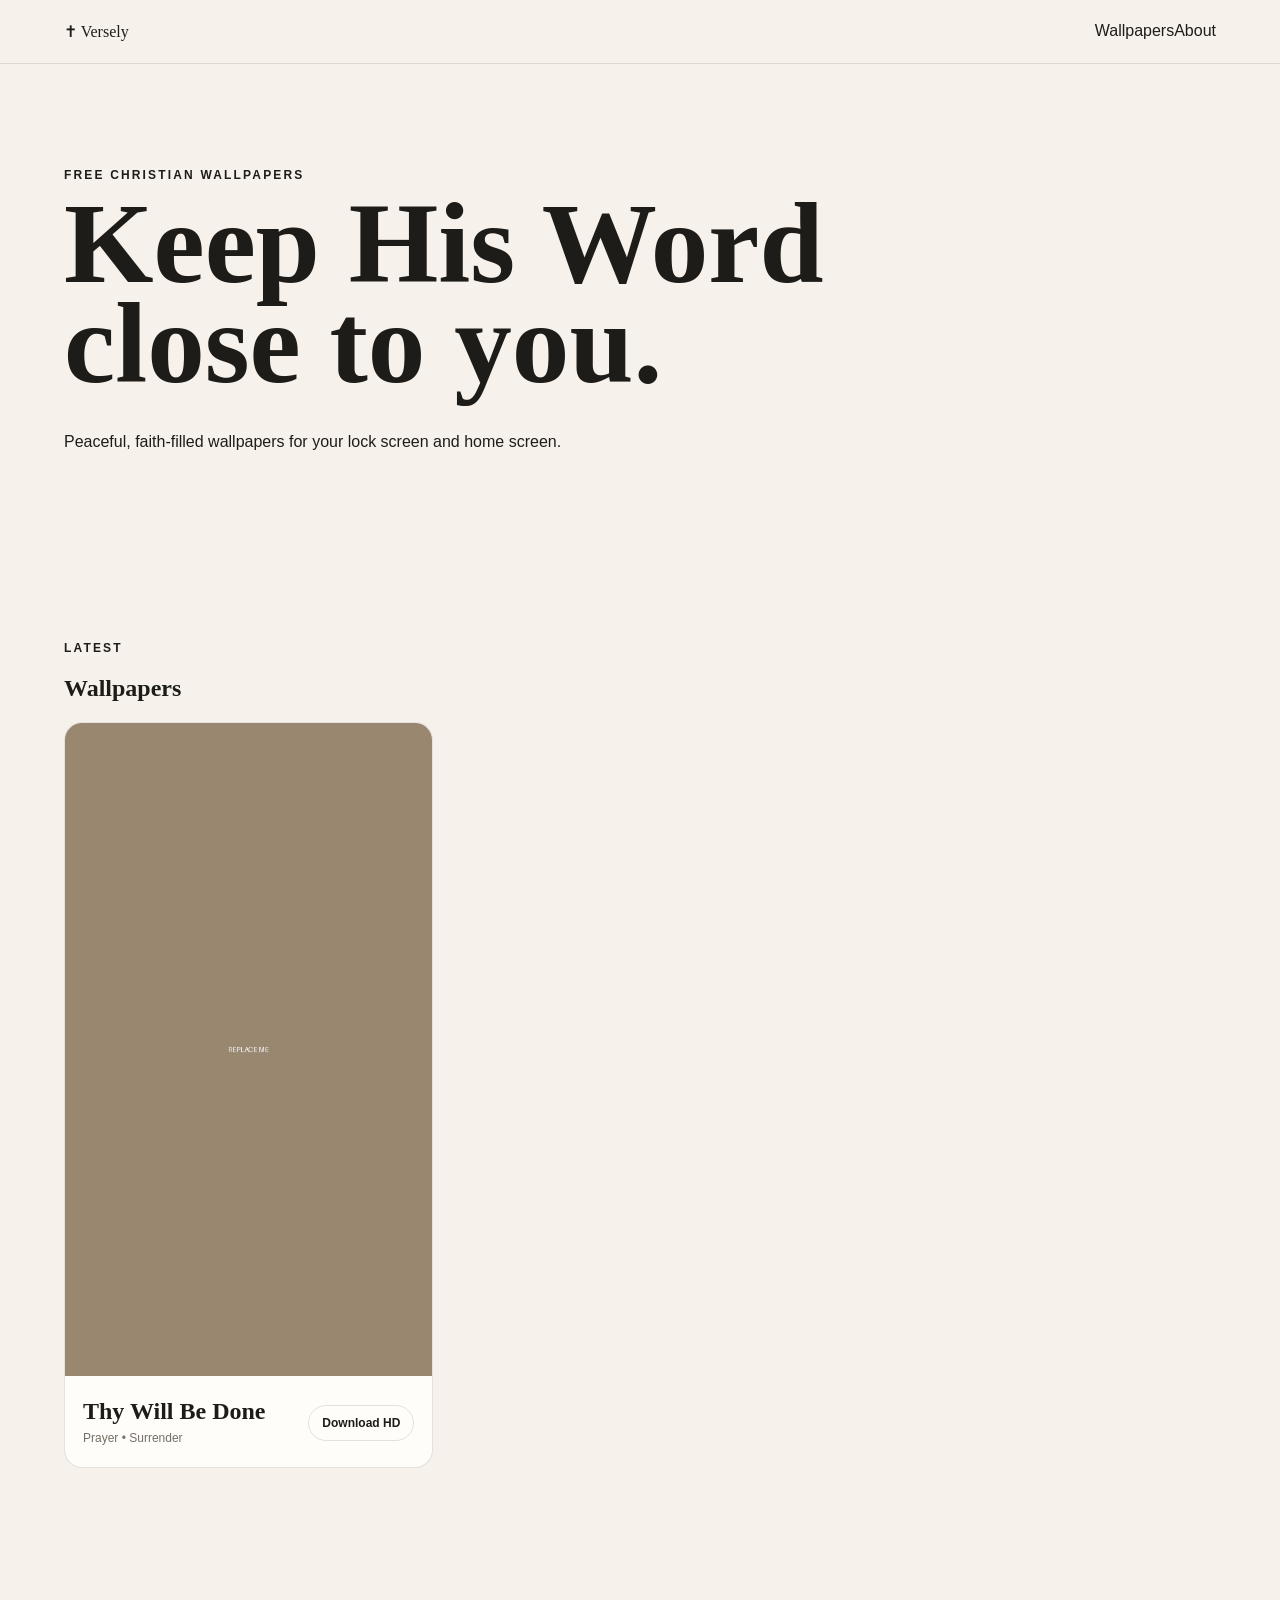
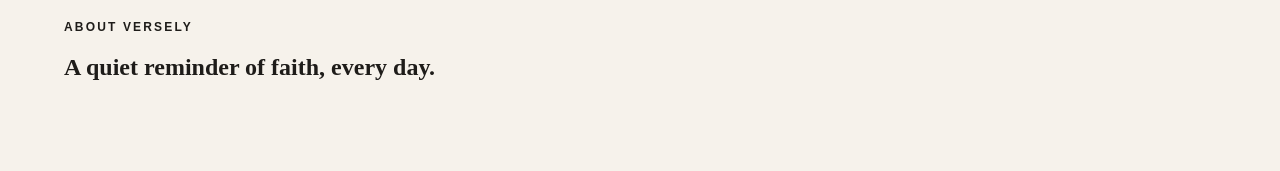
==== index.html @ 8daa63c4 "Add files via upload Initial Versely website" ====
<!doctype html>
<html lang="en">
<head>
  <meta charset="utf-8">
  <meta name="viewport" content="width=device-width, initial-scale=1">
  <title>Versely Wallpapers</title>
  <link rel="stylesheet" href="styles.css">
</head>
<body>
  <header class="site-header">
    <a class="brand" href="#">✝ Versely</a>
    <nav><a href="#wallpapers">Wallpapers</a><a href="#about">About</a></nav>
  </header>

  <main>
    <section class="hero">
      <p class="eyebrow">FREE CHRISTIAN WALLPAPERS</p>
      <h1>Keep His Word<br>close to you.</h1>
      <p>Peaceful, faith-filled wallpapers for your lock screen and home screen.</p>
    </section>

    <section id="wallpapers" class="wallpaper-section">
      <div class="section-heading">
        <div><p class="eyebrow">LATEST</p><h2>Wallpapers</h2></div>
      </div>
      <div id="wallpaper-grid" class="wallpaper-grid"></div>
    </section>

    <section id="about" class="about">
      <p class="eyebrow">ABOUT VERSELY</p>
      <h2>A quiet reminder of faith, every day.</h2>
    </section>
  </main>

  <dialog id="preview-dialog">
    <button id="close-preview">×</button>
    <img id="preview-image" alt="Wallpaper preview">
  </dialog>

  <script src="script.js"></script>
</body>
</html>
---- styles.css ----
:root{--bg:#f6f2eb;--card:#fffdf9;--text:#1e1c19;--muted:#756f67;--line:rgba(30,28,25,.12)}
*{box-sizing:border-box}body{margin:0;background:var(--bg);color:var(--text);font-family:Arial,sans-serif}
a{color:inherit;text-decoration:none}.site-header{padding:22px 5vw;display:flex;justify-content:space-between;border-bottom:1px solid var(--line)}
.brand,h1,h2,h3{font-family:Georgia,serif}.hero,.wallpaper-section,.about{padding:70px 5vw;max-width:1400px;margin:auto}
.hero{min-height:55vh;display:flex;flex-direction:column;justify-content:center}.eyebrow{font-size:12px;letter-spacing:.18em;font-weight:700}
h1{font-size:clamp(58px,9vw,118px);line-height:.86;margin:0 0 24px}.wallpaper-grid{display:grid;grid-template-columns:repeat(3,1fr);gap:22px}
.wallpaper-card{background:var(--card);border:1px solid var(--line);border-radius:18px;overflow:hidden}.image-button{padding:0;border:0;background:none;width:100%;cursor:zoom-in}
.wallpaper-image{width:100%;aspect-ratio:9/16;object-fit:cover;display:block}.card-body{padding:18px;display:flex;justify-content:space-between;gap:16px;align-items:center}
.card-body h3{margin:0 0 6px;font-size:24px}.category,.credit{margin:4px 0;color:var(--muted);font-size:12px}.credit a{text-decoration:underline}
.download-button{border:1px solid var(--line);padding:10px 13px;border-radius:999px;font-size:12px;font-weight:700}
dialog{border:0;padding:0;max-width:min(92vw,520px);background:#111}dialog::backdrop{background:rgba(0,0,0,.8)}dialog img{width:100%;display:block}
#close-preview{position:absolute;right:10px;top:10px;border:0;border-radius:50%;width:40px;height:40px;background:rgba(0,0,0,.5);color:#fff;font-size:26px}
@media(max-width:900px){.wallpaper-grid{grid-template-columns:1fr 1fr}}@media(max-width:620px){.wallpaper-grid{grid-template-columns:1fr}}
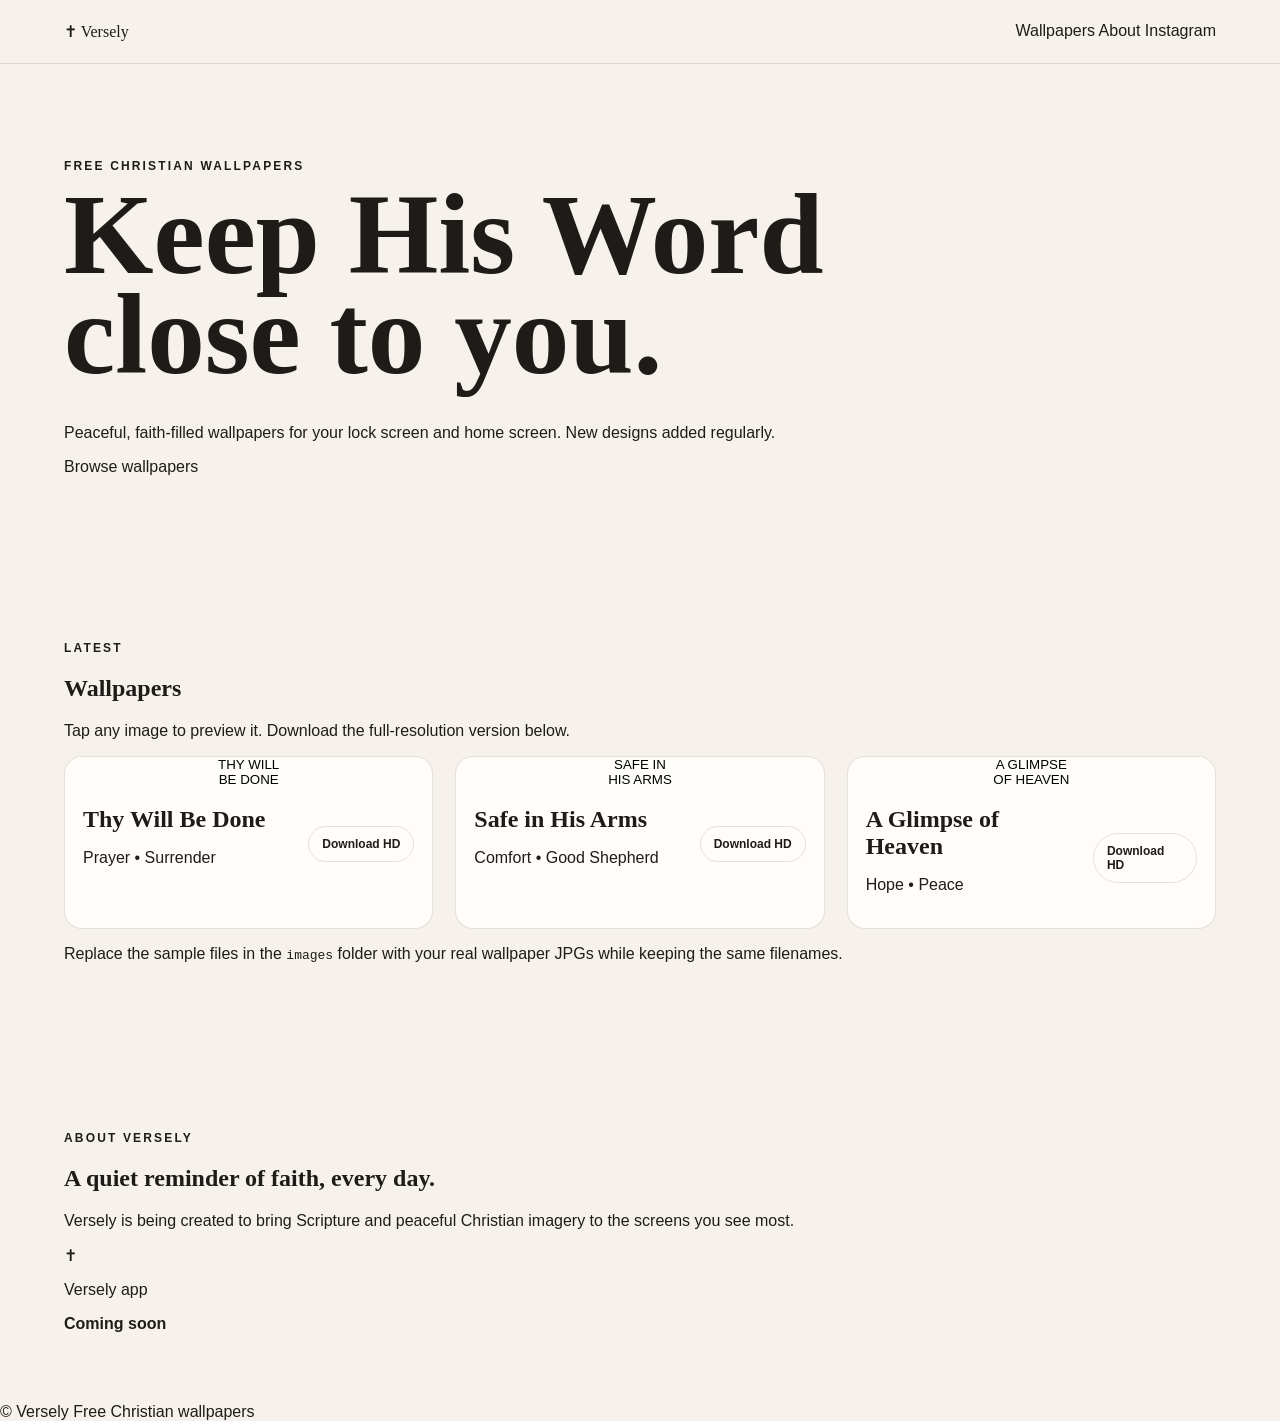
==== commit 83db624f: "Enhance index.html with meta tags and navigation" ====
--- a/index.html
+++ b/index.html
@@ -1,40 +1,127 @@
 <!doctype html>
 <html lang="en">
 <head>
-  <meta charset="utf-8">
-  <meta name="viewport" content="width=device-width, initial-scale=1">
+  <meta charset="utf-8" />
+  <meta name="viewport" content="width=device-width, initial-scale=1" />
+  <meta name="description" content="Free high-resolution Christian wallpapers by Versely." />
   <title>Versely Wallpapers</title>
-  <link rel="stylesheet" href="styles.css">
+  <link rel="preconnect" href="https://fonts.googleapis.com">
+  <link rel="preconnect" href="https://fonts.gstatic.com" crossorigin>
+  <link href="https://fonts.googleapis.com/css2?family=Cormorant+Garamond:wght@500;600&family=Inter:wght@400;500;600&display=swap" rel="stylesheet">
+  <link rel="stylesheet" href="styles.css" />
 </head>
 <body>
   <header class="site-header">
-    <a class="brand" href="#">✝ Versely</a>
-    <nav><a href="#wallpapers">Wallpapers</a><a href="#about">About</a></nav>
+    <a class="brand" href="#" aria-label="Versely home">
+      <span class="cross">✝</span>
+      <span>Versely</span>
+    </a>
+
+    <nav>
+      <a href="#wallpapers">Wallpapers</a>
+      <a href="#about">About</a>
+      <a href="https://www.instagram.com/wallpapersofjesusx" target="_blank" rel="noopener">Instagram</a>
+    </nav>
   </header>
 
   <main>
     <section class="hero">
       <p class="eyebrow">FREE CHRISTIAN WALLPAPERS</p>
       <h1>Keep His Word<br>close to you.</h1>
-      <p>Peaceful, faith-filled wallpapers for your lock screen and home screen.</p>
+      <p class="hero-copy">
+        Peaceful, faith-filled wallpapers for your lock screen and home screen.
+        New designs added regularly.
+      </p>
+      <a class="primary-button" href="#wallpapers">Browse wallpapers</a>
     </section>
 
     <section id="wallpapers" class="wallpaper-section">
       <div class="section-heading">
-        <div><p class="eyebrow">LATEST</p><h2>Wallpapers</h2></div>
+        <div>
+          <p class="eyebrow">LATEST</p>
+          <h2>Wallpapers</h2>
+        </div>
+        <p class="section-note">Tap any image to preview it. Download the full-resolution version below.</p>
       </div>
-      <div id="wallpaper-grid" class="wallpaper-grid"></div>
+
+      <div class="wallpaper-grid">
+        <article class="wallpaper-card">
+          <button class="image-button" data-full="images/wallpaper-01.jpg" aria-label="Preview Thy Will Be Done wallpaper">
+            <div class="placeholder warm">
+              <span>THY WILL<br>BE DONE</span>
+            </div>
+          </button>
+          <div class="card-body">
+            <div>
+              <h3>Thy Will Be Done</h3>
+              <p>Prayer • Surrender</p>
+            </div>
+            <a class="download-button" href="images/wallpaper-01.jpg" download>Download HD</a>
+          </div>
+        </article>
+
+        <article class="wallpaper-card">
+          <button class="image-button" data-full="images/wallpaper-02.jpg" aria-label="Preview Safe in His Arms wallpaper">
+            <div class="placeholder soft">
+              <span>SAFE IN<br>HIS ARMS</span>
+            </div>
+          </button>
+          <div class="card-body">
+            <div>
+              <h3>Safe in His Arms</h3>
+              <p>Comfort • Good Shepherd</p>
+            </div>
+            <a class="download-button" href="images/wallpaper-02.jpg" download>Download HD</a>
+          </div>
+        </article>
+
+        <article class="wallpaper-card">
+          <button class="image-button" data-full="images/wallpaper-03.jpg" aria-label="Preview A Glimpse of Heaven wallpaper">
+            <div class="placeholder sky">
+              <span>A GLIMPSE<br>OF HEAVEN</span>
+            </div>
+          </button>
+          <div class="card-body">
+            <div>
+              <h3>A Glimpse of Heaven</h3>
+              <p>Hope • Peace</p>
+            </div>
+            <a class="download-button" href="images/wallpaper-03.jpg" download>Download HD</a>
+          </div>
+        </article>
+      </div>
+
+      <p class="tiny-note">
+        Replace the sample files in the <code>images</code> folder with your real wallpaper JPGs while keeping the same filenames.
+      </p>
     </section>
 
     <section id="about" class="about">
-      <p class="eyebrow">ABOUT VERSELY</p>
-      <h2>A quiet reminder of faith, every day.</h2>
+      <div class="about-copy">
+        <p class="eyebrow">ABOUT VERSELY</p>
+        <h2>A quiet reminder of faith, every day.</h2>
+        <p>
+          Versely is being created to bring Scripture and peaceful Christian imagery
+          to the screens you see most.
+        </p>
+      </div>
+
+      <div class="coming-soon">
+        <span class="cross large">✝</span>
+        <p>Versely app</p>
+        <strong>Coming soon</strong>
+      </div>
     </section>
   </main>
 
+  <footer>
+    <span>© <span id="year"></span> Versely</span>
+    <span>Free Christian wallpapers</span>
+  </footer>
+
   <dialog id="preview-dialog">
-    <button id="close-preview">×</button>
-    <img id="preview-image" alt="Wallpaper preview">
+    <button id="close-preview" aria-label="Close preview">×</button>
+    <img id="preview-image" alt="Wallpaper preview" />
   </dialog>
 
   <script src="script.js"></script>
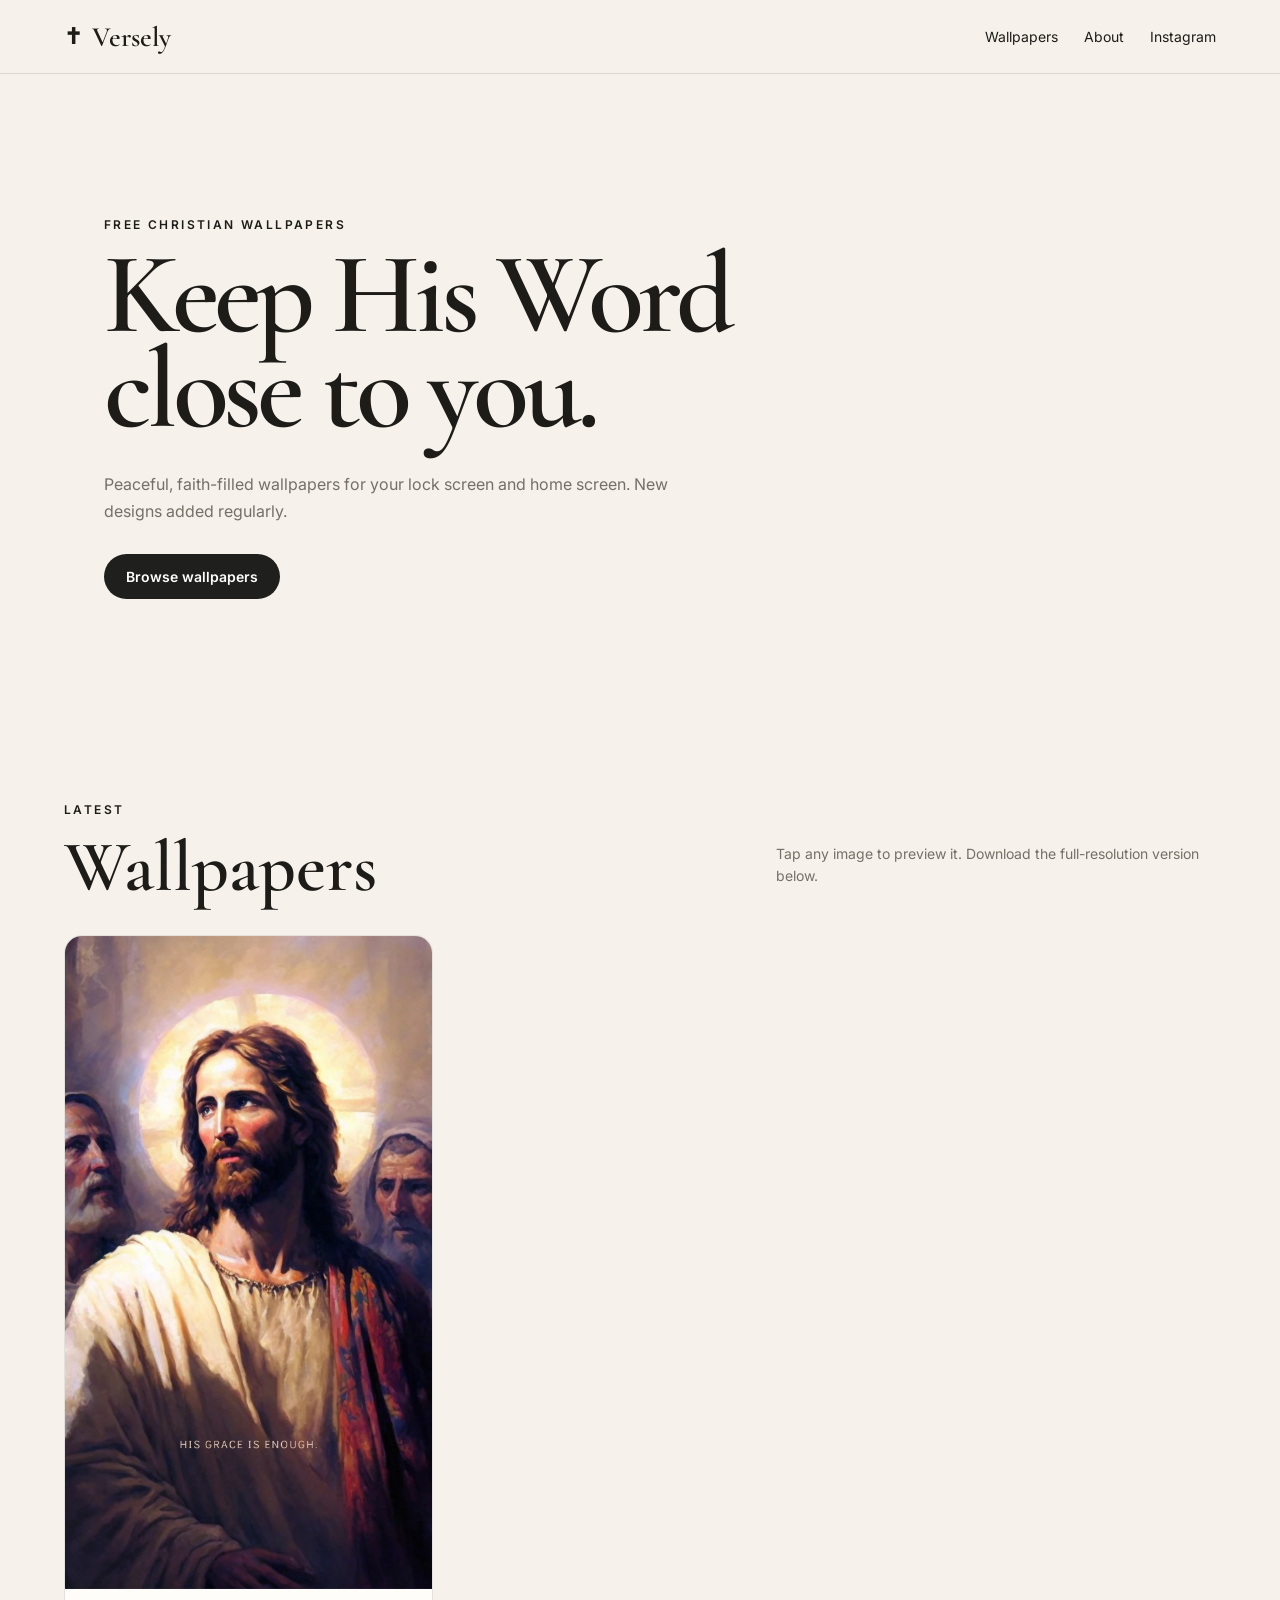
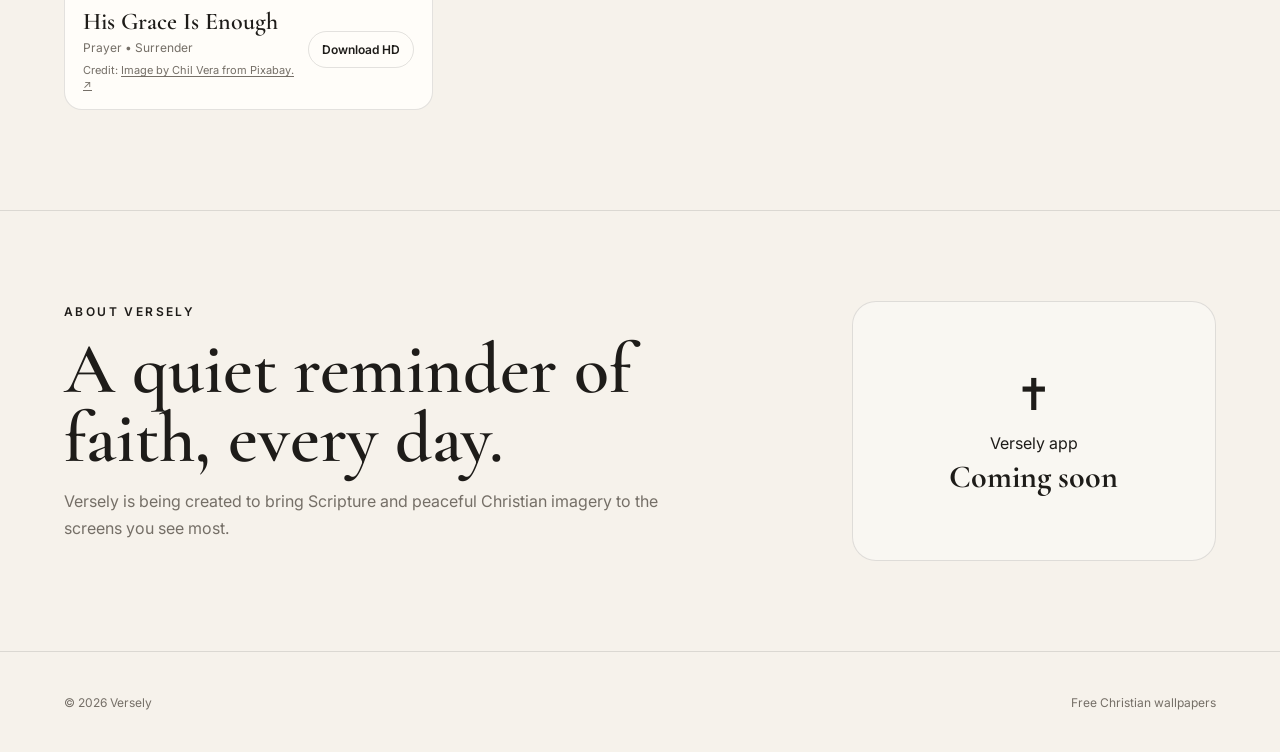
==== commit 78d90360: "Update index.html" ====
--- a/index.html
+++ b/index.html
@@ -1,129 +1,25 @@
 <!doctype html>
 <html lang="en">
 <head>
-  <meta charset="utf-8" />
-  <meta name="viewport" content="width=device-width, initial-scale=1" />
-  <meta name="description" content="Free high-resolution Christian wallpapers by Versely." />
-  <title>Versely Wallpapers</title>
-  <link rel="preconnect" href="https://fonts.googleapis.com">
-  <link rel="preconnect" href="https://fonts.gstatic.com" crossorigin>
-  <link href="https://fonts.googleapis.com/css2?family=Cormorant+Garamond:wght@500;600&family=Inter:wght@400;500;600&display=swap" rel="stylesheet">
-  <link rel="stylesheet" href="styles.css" />
+<meta charset="utf-8"><meta name="viewport" content="width=device-width, initial-scale=1">
+<meta name="description" content="Free high-resolution Christian wallpapers by Versely.">
+<title>Versely Wallpapers</title>
+<link rel="preconnect" href="https://fonts.googleapis.com">
+<link rel="preconnect" href="https://fonts.gstatic.com" crossorigin>
+<link href="https://fonts.googleapis.com/css2?family=Cormorant+Garamond:wght@500;600&family=Inter:wght@400;500;600&display=swap" rel="stylesheet">
+<link rel="stylesheet" href="styles.css">
 </head>
 <body>
-  <header class="site-header">
-    <a class="brand" href="#" aria-label="Versely home">
-      <span class="cross">✝</span>
-      <span>Versely</span>
-    </a>
-
-    <nav>
-      <a href="#wallpapers">Wallpapers</a>
-      <a href="#about">About</a>
-      <a href="https://www.instagram.com/wallpapersofjesusx" target="_blank" rel="noopener">Instagram</a>
-    </nav>
-  </header>
-
-  <main>
-    <section class="hero">
-      <p class="eyebrow">FREE CHRISTIAN WALLPAPERS</p>
-      <h1>Keep His Word<br>close to you.</h1>
-      <p class="hero-copy">
-        Peaceful, faith-filled wallpapers for your lock screen and home screen.
-        New designs added regularly.
-      </p>
-      <a class="primary-button" href="#wallpapers">Browse wallpapers</a>
-    </section>
-
-    <section id="wallpapers" class="wallpaper-section">
-      <div class="section-heading">
-        <div>
-          <p class="eyebrow">LATEST</p>
-          <h2>Wallpapers</h2>
-        </div>
-        <p class="section-note">Tap any image to preview it. Download the full-resolution version below.</p>
-      </div>
-
-      <div class="wallpaper-grid">
-        <article class="wallpaper-card">
-          <button class="image-button" data-full="images/wallpaper-01.jpg" aria-label="Preview Thy Will Be Done wallpaper">
-            <div class="placeholder warm">
-              <span>THY WILL<br>BE DONE</span>
-            </div>
-          </button>
-          <div class="card-body">
-            <div>
-              <h3>Thy Will Be Done</h3>
-              <p>Prayer • Surrender</p>
-            </div>
-            <a class="download-button" href="images/wallpaper-01.jpg" download>Download HD</a>
-          </div>
-        </article>
-
-        <article class="wallpaper-card">
-          <button class="image-button" data-full="images/wallpaper-02.jpg" aria-label="Preview Safe in His Arms wallpaper">
-            <div class="placeholder soft">
-              <span>SAFE IN<br>HIS ARMS</span>
-            </div>
-          </button>
-          <div class="card-body">
-            <div>
-              <h3>Safe in His Arms</h3>
-              <p>Comfort • Good Shepherd</p>
-            </div>
-            <a class="download-button" href="images/wallpaper-02.jpg" download>Download HD</a>
-          </div>
-        </article>
-
-        <article class="wallpaper-card">
-          <button class="image-button" data-full="images/wallpaper-03.jpg" aria-label="Preview A Glimpse of Heaven wallpaper">
-            <div class="placeholder sky">
-              <span>A GLIMPSE<br>OF HEAVEN</span>
-            </div>
-          </button>
-          <div class="card-body">
-            <div>
-              <h3>A Glimpse of Heaven</h3>
-              <p>Hope • Peace</p>
-            </div>
-            <a class="download-button" href="images/wallpaper-03.jpg" download>Download HD</a>
-          </div>
-        </article>
-      </div>
-
-      <p class="tiny-note">
-        Replace the sample files in the <code>images</code> folder with your real wallpaper JPGs while keeping the same filenames.
-      </p>
-    </section>
-
-    <section id="about" class="about">
-      <div class="about-copy">
-        <p class="eyebrow">ABOUT VERSELY</p>
-        <h2>A quiet reminder of faith, every day.</h2>
-        <p>
-          Versely is being created to bring Scripture and peaceful Christian imagery
-          to the screens you see most.
-        </p>
-      </div>
-
-      <div class="coming-soon">
-        <span class="cross large">✝</span>
-        <p>Versely app</p>
-        <strong>Coming soon</strong>
-      </div>
-    </section>
-  </main>
-
-  <footer>
-    <span>© <span id="year"></span> Versely</span>
-    <span>Free Christian wallpapers</span>
-  </footer>
-
-  <dialog id="preview-dialog">
-    <button id="close-preview" aria-label="Close preview">×</button>
-    <img id="preview-image" alt="Wallpaper preview" />
-  </dialog>
-
-  <script src="script.js"></script>
-</body>
-</html>
+<header class="site-header">
+<a class="brand" href="#"><span class="cross">✝</span><span>Versely</span></a>
+<nav><a href="#wallpapers">Wallpapers</a><a href="#about">About</a><a href="https://www.instagram.com/wallpapersofjesusx" target="_blank" rel="noopener">Instagram</a></nav>
+</header>
+<main>
+<section class="hero"><p class="eyebrow">FREE CHRISTIAN WALLPAPERS</p><h1>Keep His Word<br>close to you.</h1><p class="hero-copy">Peaceful, faith-filled wallpapers for your lock screen and home screen. New designs added regularly.</p><a class="primary-button" href="#wallpapers">Browse wallpapers</a></section>
+<section id="wallpapers" class="wallpaper-section"><div class="section-heading"><div><p class="eyebrow">LATEST</p><h2>Wallpapers</h2></div><p class="section-note">Tap any image to preview it. Download the full-resolution version below.</p></div><div id="wallpaper-grid" class="wallpaper-grid"></div></section>
+<section id="about" class="about"><div class="about-copy"><p class="eyebrow">ABOUT VERSELY</p><h2>A quiet reminder of faith, every day.</h2><p>Versely is being created to bring Scripture and peaceful Christian imagery to the screens you see most.</p></div><div class="coming-soon"><span class="cross large">✝</span><p>Versely app</p><strong>Coming soon</strong></div></section>
+</main>
+<footer><span>© <span id="year"></span> Versely</span><span>Free Christian wallpapers</span></footer>
+<dialog id="preview-dialog"><button id="close-preview">×</button><img id="preview-image" alt="Wallpaper preview"></dialog>
+<script src="script.js"></script>
+</body></html>
--- a/styles.css
+++ b/styles.css
@@ -1,13 +1,15 @@
-:root{--bg:#f6f2eb;--card:#fffdf9;--text:#1e1c19;--muted:#756f67;--line:rgba(30,28,25,.12)}
-*{box-sizing:border-box}body{margin:0;background:var(--bg);color:var(--text);font-family:Arial,sans-serif}
-a{color:inherit;text-decoration:none}.site-header{padding:22px 5vw;display:flex;justify-content:space-between;border-bottom:1px solid var(--line)}
-.brand,h1,h2,h3{font-family:Georgia,serif}.hero,.wallpaper-section,.about{padding:70px 5vw;max-width:1400px;margin:auto}
-.hero{min-height:55vh;display:flex;flex-direction:column;justify-content:center}.eyebrow{font-size:12px;letter-spacing:.18em;font-weight:700}
-h1{font-size:clamp(58px,9vw,118px);line-height:.86;margin:0 0 24px}.wallpaper-grid{display:grid;grid-template-columns:repeat(3,1fr);gap:22px}
-.wallpaper-card{background:var(--card);border:1px solid var(--line);border-radius:18px;overflow:hidden}.image-button{padding:0;border:0;background:none;width:100%;cursor:zoom-in}
-.wallpaper-image{width:100%;aspect-ratio:9/16;object-fit:cover;display:block}.card-body{padding:18px;display:flex;justify-content:space-between;gap:16px;align-items:center}
-.card-body h3{margin:0 0 6px;font-size:24px}.category,.credit{margin:4px 0;color:var(--muted);font-size:12px}.credit a{text-decoration:underline}
-.download-button{border:1px solid var(--line);padding:10px 13px;border-radius:999px;font-size:12px;font-weight:700}
-dialog{border:0;padding:0;max-width:min(92vw,520px);background:#111}dialog::backdrop{background:rgba(0,0,0,.8)}dialog img{width:100%;display:block}
-#close-preview{position:absolute;right:10px;top:10px;border:0;border-radius:50%;width:40px;height:40px;background:rgba(0,0,0,.5);color:#fff;font-size:26px}
-@media(max-width:900px){.wallpaper-grid{grid-template-columns:1fr 1fr}}@media(max-width:620px){.wallpaper-grid{grid-template-columns:1fr}}
+:root{--bg:#f6f2eb;--card:#fffdf9;--text:#1e1c19;--muted:#756f67;--line:rgba(30,28,25,.12);--accent:#1f1f1d}
+*{box-sizing:border-box}html{scroll-behavior:smooth}body{margin:0;background:var(--bg);color:var(--text);font-family:"Inter",system-ui,sans-serif}a{color:inherit;text-decoration:none}
+.site-header{min-height:74px;padding:0 5vw;display:flex;align-items:center;justify-content:space-between;border-bottom:1px solid var(--line);position:sticky;top:0;z-index:10;backdrop-filter:blur(14px);background:rgba(246,242,235,.88)}
+.brand{display:inline-flex;gap:10px;align-items:center;font-family:"Cormorant Garamond",serif;font-size:28px;font-weight:600}.cross{font-size:22px}nav{display:flex;gap:26px;font-size:14px}nav a:hover{opacity:.6}
+.hero{max-width:1200px;min-height:72vh;margin:0 auto;padding:90px 5vw 70px;display:flex;flex-direction:column;justify-content:center}.eyebrow{font-size:12px;letter-spacing:.2em;font-weight:600;margin:0 0 16px}
+h1,h2,h3{font-family:"Cormorant Garamond",serif;font-weight:600}h1{font-size:clamp(64px,9vw,126px);line-height:.82;letter-spacing:-.045em;margin:0}.hero-copy{max-width:570px;line-height:1.7;color:var(--muted);margin:34px 0 28px}
+.primary-button{width:fit-content;background:var(--accent);color:#fff;padding:14px 22px;border-radius:999px;font-size:14px;font-weight:600}
+.wallpaper-section{max-width:1400px;margin:0 auto;padding:80px 5vw 100px}.section-heading{display:flex;align-items:end;justify-content:space-between;gap:30px;margin-bottom:34px}.section-heading h2,.about h2{font-size:clamp(44px,6vw,72px);margin:0;line-height:.95}.section-note{max-width:440px;color:var(--muted);line-height:1.6;font-size:14px}
+.wallpaper-grid{display:grid;grid-template-columns:repeat(3,minmax(0,1fr));gap:22px}.wallpaper-card{background:var(--card);border:1px solid var(--line);border-radius:18px;overflow:hidden}.image-button{width:100%;border:0;padding:0;background:none;cursor:zoom-in;display:block}.wallpaper-image{display:block;width:100%;aspect-ratio:9/16;object-fit:cover;background:#e9e3da}
+.card-body{padding:18px;display:flex;justify-content:space-between;align-items:center;gap:14px}.card-body h3{font-size:24px;margin:0 0 4px}.category{margin:0;color:var(--muted);font-size:12px}.credit{margin:8px 0 0;color:var(--muted);font-size:11px}.credit a{text-decoration:underline;text-underline-offset:2px}
+.download-button{flex:0 0 auto;border:1px solid var(--line);border-radius:999px;padding:10px 13px;font-size:12px;font-weight:600}
+.about{border-top:1px solid var(--line);border-bottom:1px solid var(--line);padding:90px 5vw;display:grid;grid-template-columns:1.6fr .8fr;gap:60px;align-items:center}.about-copy{max-width:780px}.about-copy>p:last-child{max-width:650px;color:var(--muted);line-height:1.7}.coming-soon{min-height:260px;border:1px solid var(--line);border-radius:24px;display:grid;place-content:center;text-align:center;background:rgba(255,255,255,.38)}.cross.large{font-size:44px}.coming-soon p{margin:12px 0 4px}.coming-soon strong{font-family:"Cormorant Garamond",serif;font-size:32px}
+footer{min-height:100px;padding:0 5vw;display:flex;align-items:center;justify-content:space-between;color:var(--muted);font-size:12px}
+dialog{border:0;border-radius:18px;padding:0;background:#111;max-width:min(92vw,500px);width:100%}dialog::backdrop{background:rgba(0,0,0,.78)}dialog img{width:100%;display:block}#close-preview{position:absolute;top:10px;right:10px;width:40px;height:40px;border-radius:50%;border:0;background:rgba(0,0,0,.55);color:#fff;font-size:26px;cursor:pointer}
+@media(max-width:900px){nav a:not(:last-child){display:none}.wallpaper-grid{grid-template-columns:1fr 1fr}.about{grid-template-columns:1fr}}@media(max-width:620px){.site-header{padding:0 18px}.brand{font-size:24px}.hero{padding:72px 20px 52px;min-height:68vh}h1{font-size:clamp(58px,19vw,86px)}.wallpaper-section{padding:64px 18px 80px}.section-heading{align-items:start;flex-direction:column}.wallpaper-grid{grid-template-columns:1fr}.about{padding:70px 18px}footer{padding:24px 18px;gap:14px;flex-direction:column;align-items:flex-start}}
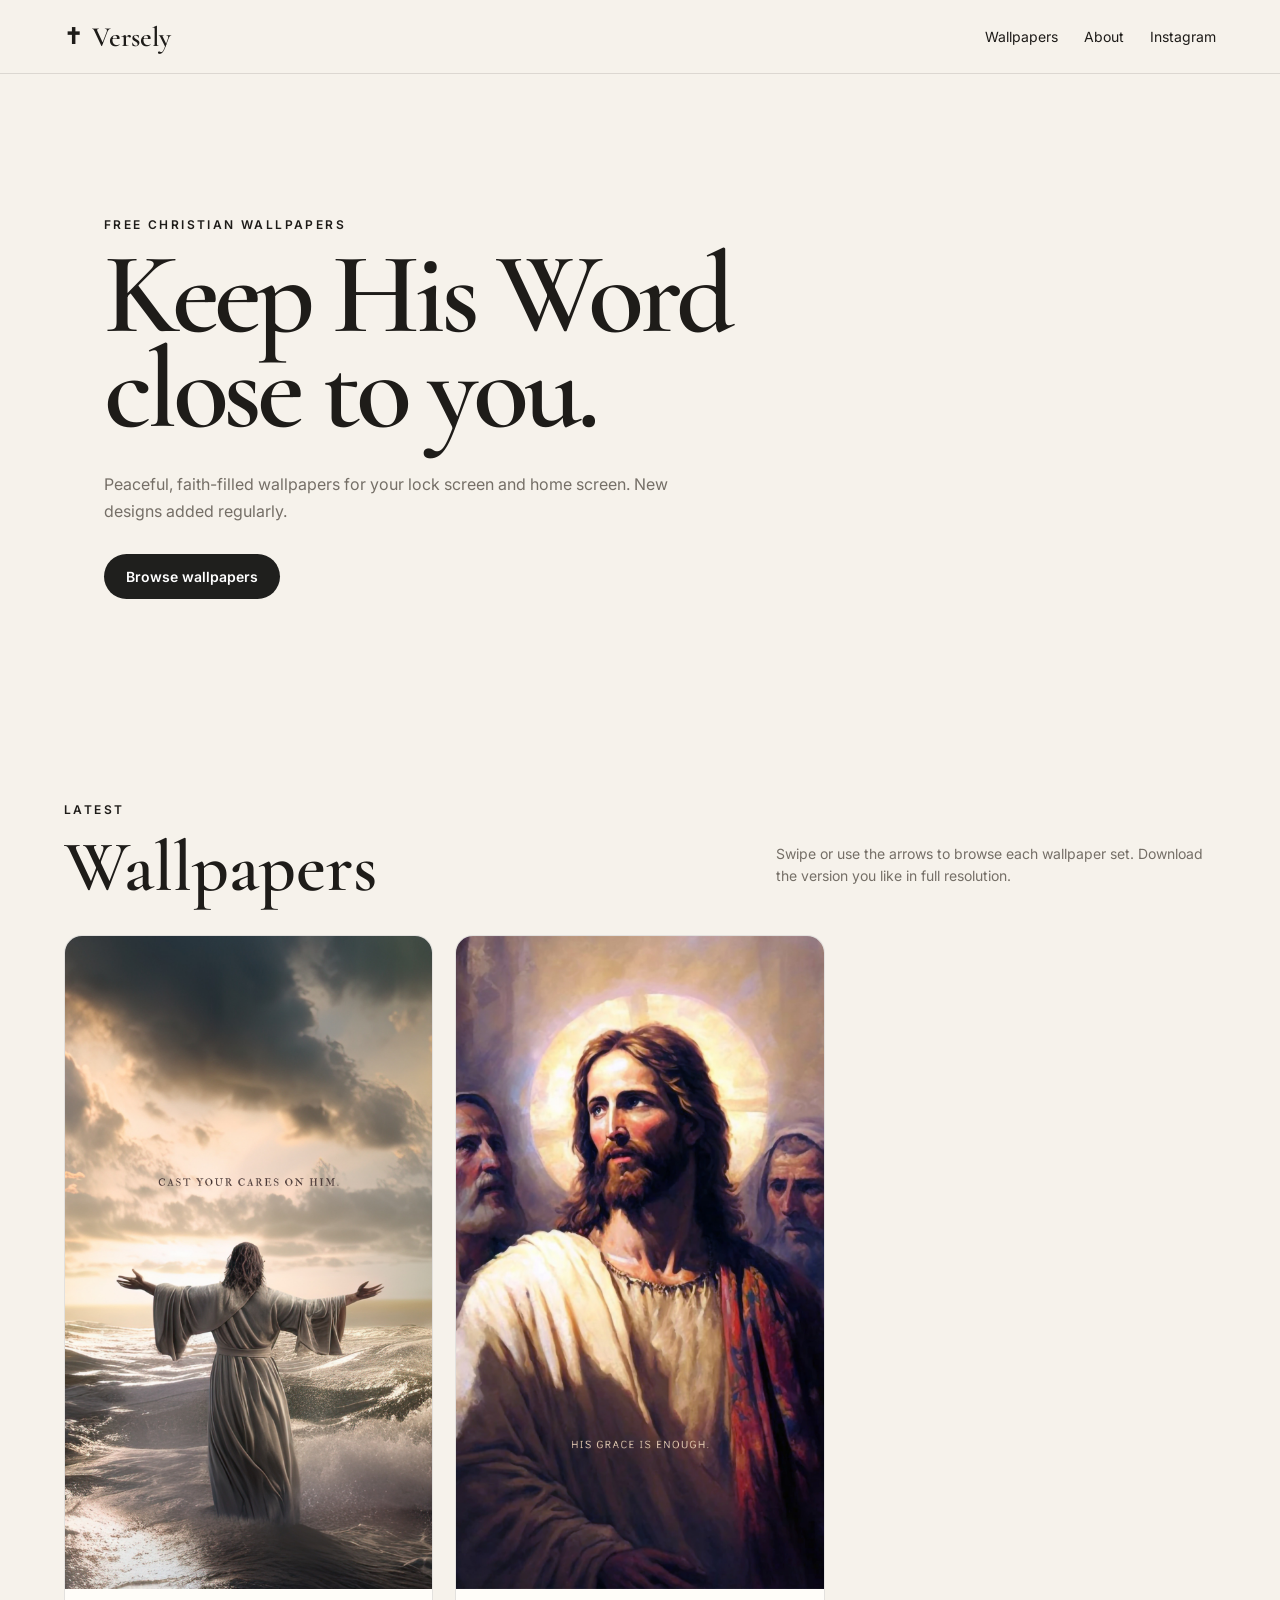
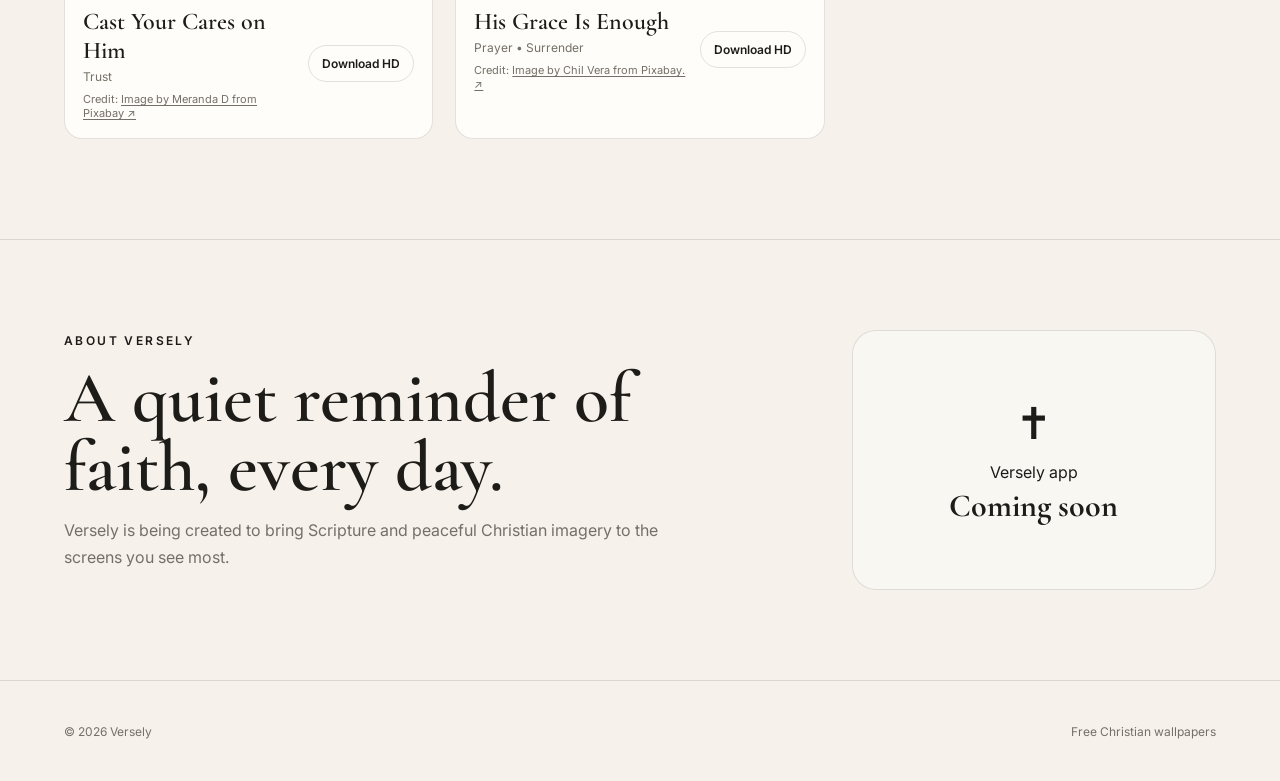
==== commit 77470889: "Update index.html" ====
--- a/index.html
+++ b/index.html
@@ -1,25 +1,60 @@
 <!doctype html>
 <html lang="en">
 <head>
-<meta charset="utf-8"><meta name="viewport" content="width=device-width, initial-scale=1">
-<meta name="description" content="Free high-resolution Christian wallpapers by Versely.">
-<title>Versely Wallpapers</title>
-<link rel="preconnect" href="https://fonts.googleapis.com">
-<link rel="preconnect" href="https://fonts.gstatic.com" crossorigin>
-<link href="https://fonts.googleapis.com/css2?family=Cormorant+Garamond:wght@500;600&family=Inter:wght@400;500;600&display=swap" rel="stylesheet">
-<link rel="stylesheet" href="styles.css">
+  <meta charset="utf-8">
+  <meta name="viewport" content="width=device-width, initial-scale=1">
+  <meta name="description" content="Free high-resolution Christian wallpapers by Versely.">
+  <title>Versely Wallpapers</title>
+  <link rel="preconnect" href="https://fonts.googleapis.com">
+  <link rel="preconnect" href="https://fonts.gstatic.com" crossorigin>
+  <link href="https://fonts.googleapis.com/css2?family=Cormorant+Garamond:wght@500;600&family=Inter:wght@400;500;600&display=swap" rel="stylesheet">
+  <link rel="stylesheet" href="styles.css">
 </head>
 <body>
-<header class="site-header">
-<a class="brand" href="#"><span class="cross">✝</span><span>Versely</span></a>
-<nav><a href="#wallpapers">Wallpapers</a><a href="#about">About</a><a href="https://www.instagram.com/wallpapersofjesusx" target="_blank" rel="noopener">Instagram</a></nav>
-</header>
-<main>
-<section class="hero"><p class="eyebrow">FREE CHRISTIAN WALLPAPERS</p><h1>Keep His Word<br>close to you.</h1><p class="hero-copy">Peaceful, faith-filled wallpapers for your lock screen and home screen. New designs added regularly.</p><a class="primary-button" href="#wallpapers">Browse wallpapers</a></section>
-<section id="wallpapers" class="wallpaper-section"><div class="section-heading"><div><p class="eyebrow">LATEST</p><h2>Wallpapers</h2></div><p class="section-note">Tap any image to preview it. Download the full-resolution version below.</p></div><div id="wallpaper-grid" class="wallpaper-grid"></div></section>
-<section id="about" class="about"><div class="about-copy"><p class="eyebrow">ABOUT VERSELY</p><h2>A quiet reminder of faith, every day.</h2><p>Versely is being created to bring Scripture and peaceful Christian imagery to the screens you see most.</p></div><div class="coming-soon"><span class="cross large">✝</span><p>Versely app</p><strong>Coming soon</strong></div></section>
-</main>
-<footer><span>© <span id="year"></span> Versely</span><span>Free Christian wallpapers</span></footer>
-<dialog id="preview-dialog"><button id="close-preview">×</button><img id="preview-image" alt="Wallpaper preview"></dialog>
-<script src="script.js"></script>
-</body></html>
+  <header class="site-header">
+    <a class="brand" href="#"><span class="cross">✝</span><span>Versely</span></a>
+    <nav>
+      <a href="#wallpapers">Wallpapers</a>
+      <a href="#about">About</a>
+      <a href="https://www.instagram.com/wallpapersofjesusx" target="_blank" rel="noopener">Instagram</a>
+    </nav>
+  </header>
+
+  <main>
+    <section class="hero">
+      <p class="eyebrow">FREE CHRISTIAN WALLPAPERS</p>
+      <h1>Keep His Word<br>close to you.</h1>
+      <p class="hero-copy">Peaceful, faith-filled wallpapers for your lock screen and home screen. New designs added regularly.</p>
+      <a class="primary-button" href="#wallpapers">Browse wallpapers</a>
+    </section>
+
+    <section id="wallpapers" class="wallpaper-section">
+      <div class="section-heading">
+        <div><p class="eyebrow">LATEST</p><h2>Wallpapers</h2></div>
+        <p class="section-note">Swipe or use the arrows to browse each wallpaper set. Download the version you like in full resolution.</p>
+      </div>
+      <div id="wallpaper-grid" class="wallpaper-grid"></div>
+    </section>
+
+    <section id="about" class="about">
+      <div class="about-copy">
+        <p class="eyebrow">ABOUT VERSELY</p>
+        <h2>A quiet reminder of faith, every day.</h2>
+        <p>Versely is being created to bring Scripture and peaceful Christian imagery to the screens you see most.</p>
+      </div>
+      <div class="coming-soon">
+        <span class="cross large">✝</span><p>Versely app</p><strong>Coming soon</strong>
+      </div>
+    </section>
+  </main>
+
+  <footer><span>© <span id="year"></span> Versely</span><span>Free Christian wallpapers</span></footer>
+
+  <dialog id="preview-dialog">
+    <button id="close-preview" aria-label="Close preview">×</button>
+    <img id="preview-image" alt="Wallpaper preview">
+  </dialog>
+
+  <script src="script.js"></script>
+</body>
+</html>
